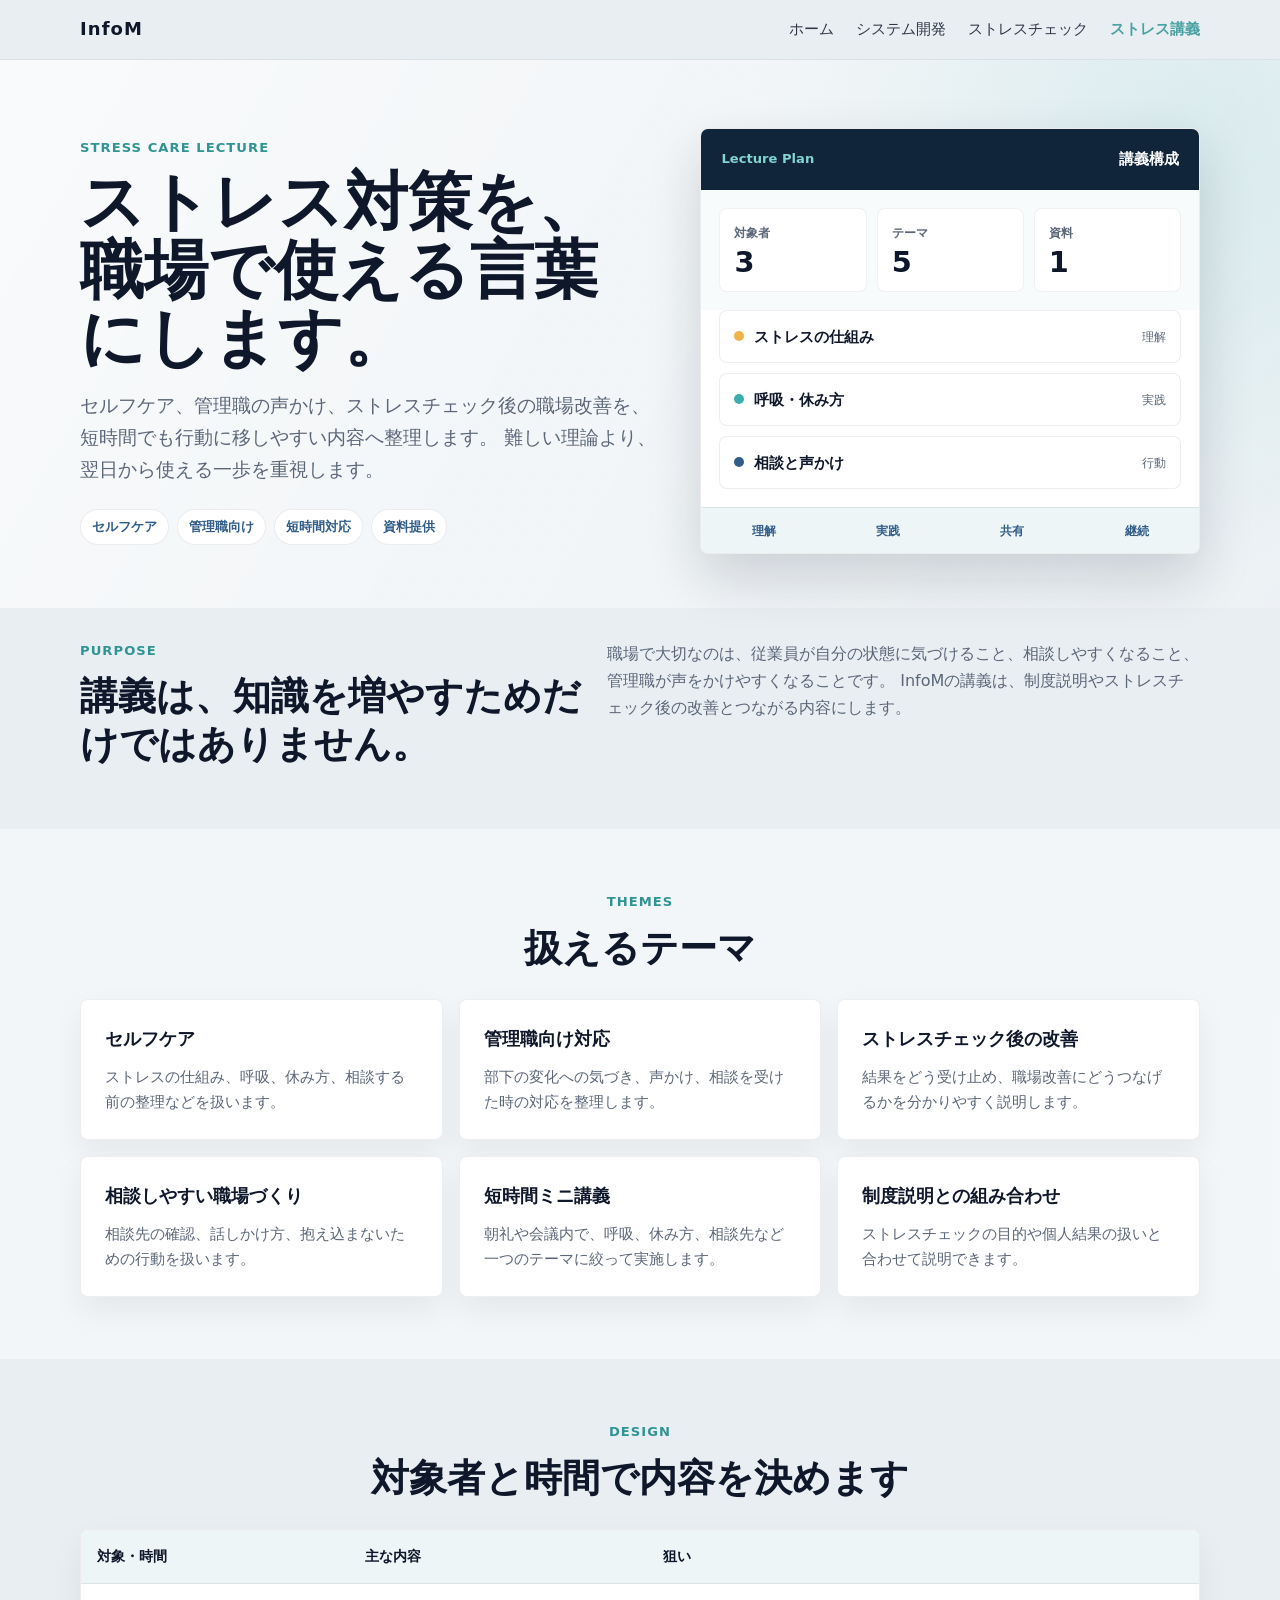
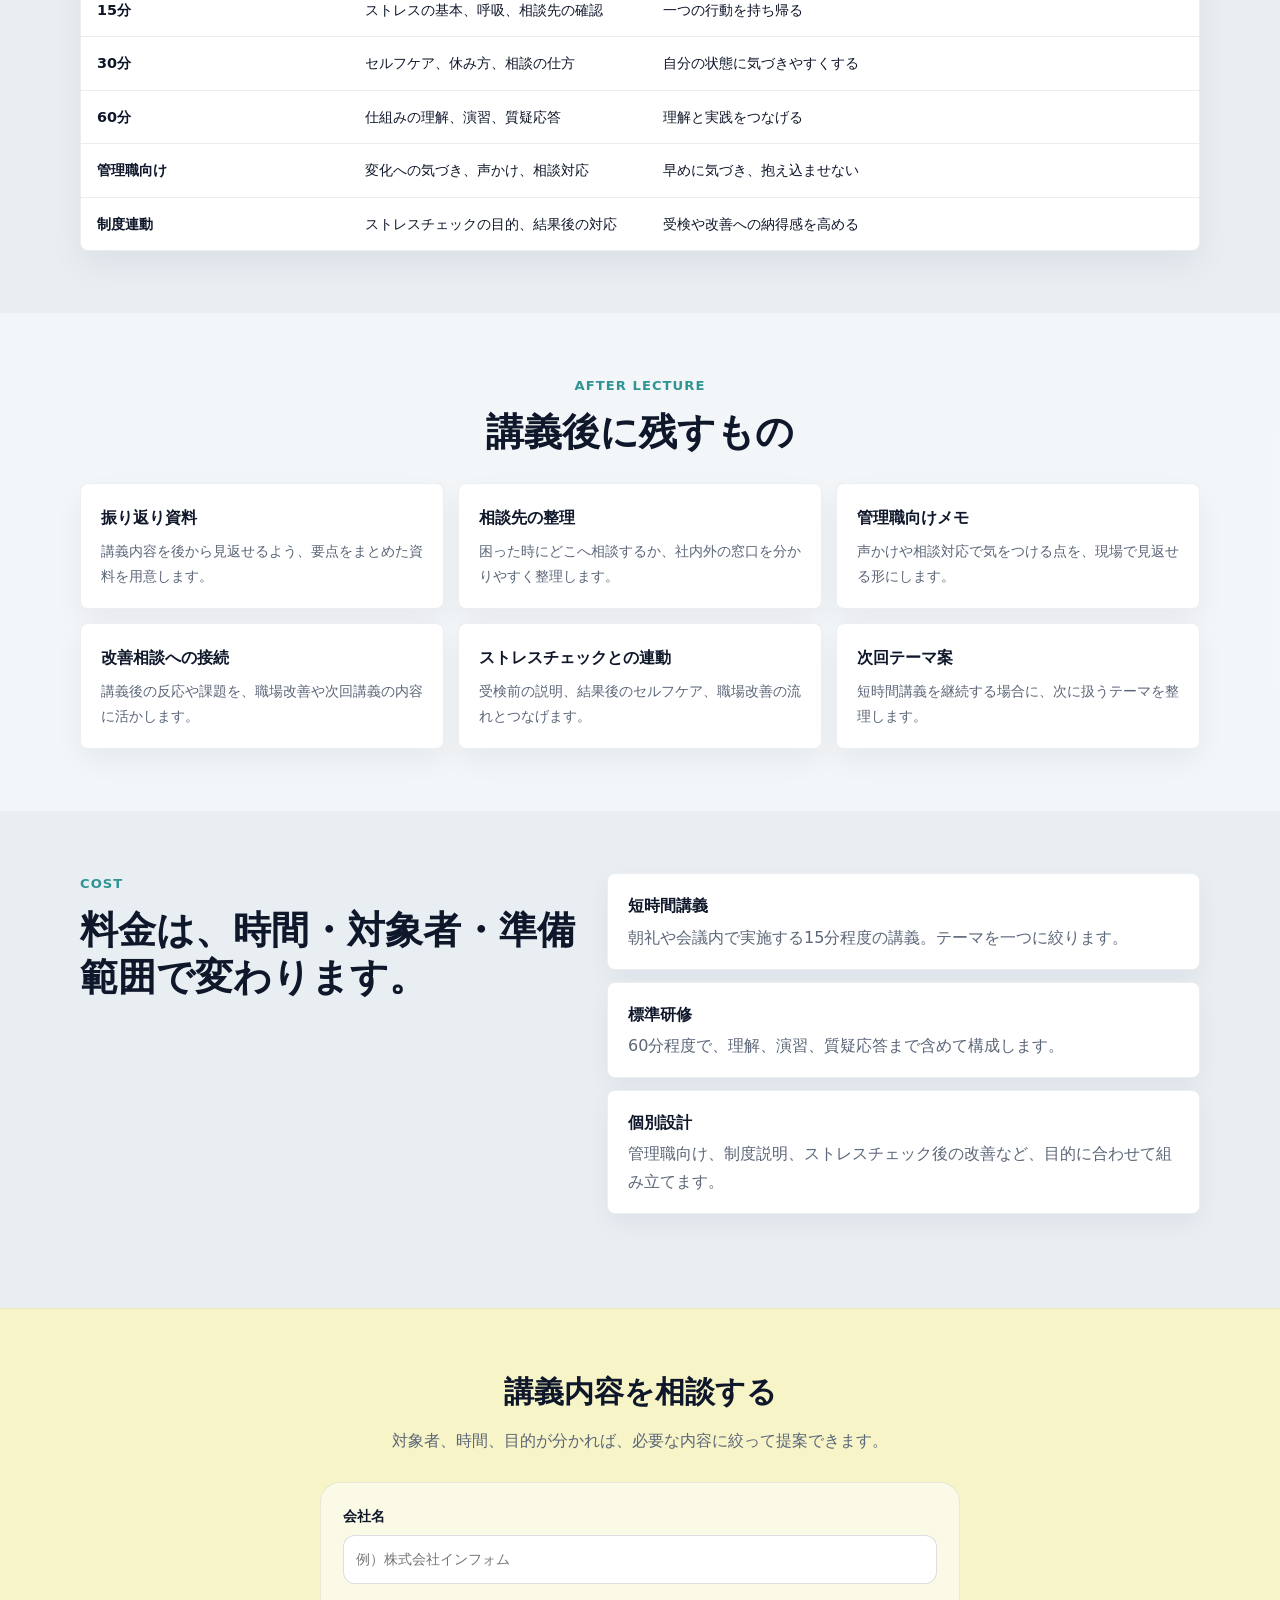
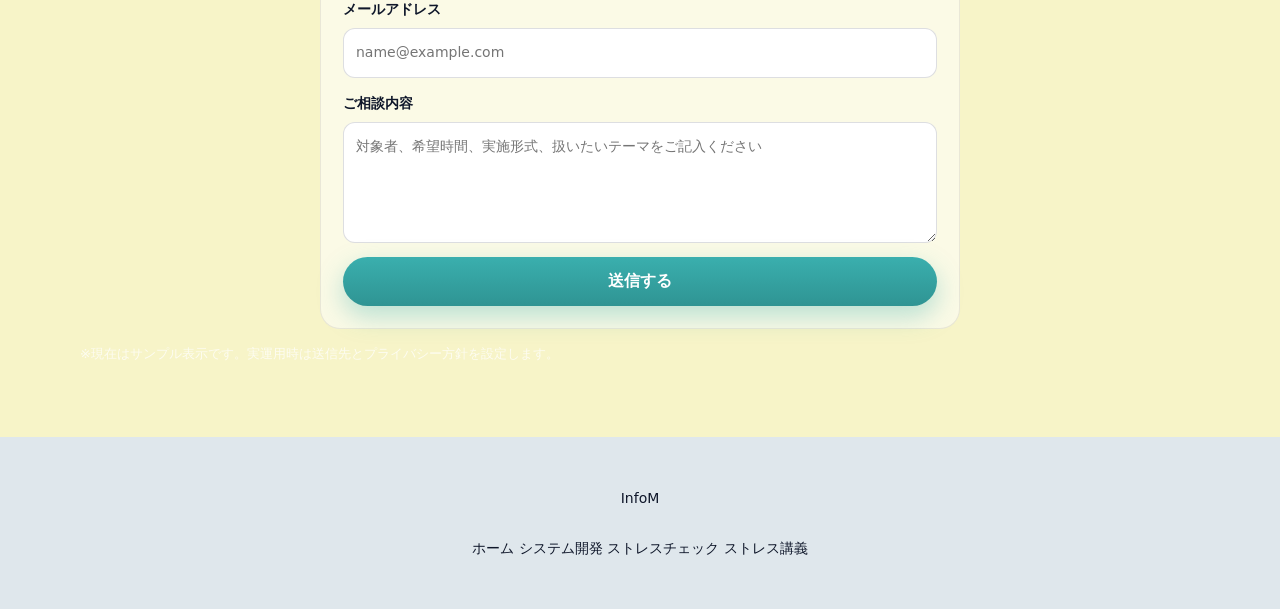
==== lecture.html @ c929eac7 "Initial InfoM website" ====
<!DOCTYPE html>
<html lang="ja">
<head>
  <meta charset="UTF-8" />
  <meta name="viewport" content="width=device-width, initial-scale=1.0" />
  <title>InfoM | ストレス講義</title>
  <link rel="stylesheet" href="styles.css" />
</head>
<body>
  <header class="site-header">
    <div class="container header-inner">
      <a href="index.html" class="logo">InfoM</a>
      <nav class="nav" aria-label="メインメニュー">
        <a href="index.html">ホーム</a>
        <a href="system-development.html">システム開発</a>
        <a href="stress-check.html">ストレスチェック</a>
        <a href="lecture.html" aria-current="page">ストレス講義</a>
      </nav>
      <button type="button" class="menu-toggle" aria-expanded="false" aria-controls="mobile-nav">メニュー</button>
    </div>
    <div id="mobile-nav" class="mobile-nav" hidden>
      <a href="index.html">ホーム</a>
      <a href="system-development.html">システム開発</a>
      <a href="stress-check.html">ストレスチェック</a>
      <a href="lecture.html" aria-current="page">ストレス講義</a>
    </div>
  </header>

  <main>
    <section class="lp-hero">
      <div class="container lp-hero-inner">
        <div class="lp-hero-copy">
          <p class="lp-kicker">Stress Care Lecture</p>
          <h1>ストレス対策を、職場で使える言葉にします。</h1>
          <p class="lp-lead">
            セルフケア、管理職の声かけ、ストレスチェック後の職場改善を、短時間でも行動に移しやすい内容へ整理します。
            難しい理論より、翌日から使える一歩を重視します。
          </p>
          <div class="lp-trust-row" aria-label="講義の特徴">
            <span>セルフケア</span>
            <span>管理職向け</span>
            <span>短時間対応</span>
            <span>資料提供</span>
          </div>
        </div>
        <div class="product-shot" aria-label="講義設計のイメージ">
          <div class="product-topbar">
            <span>Lecture Plan</span>
            <strong>講義構成</strong>
          </div>
          <div class="product-metrics">
            <div><span>対象者</span><strong>3</strong></div>
            <div><span>テーマ</span><strong>5</strong></div>
            <div><span>資料</span><strong>1</strong></div>
          </div>
          <div class="product-list">
            <div><span class="status status-new"></span><strong>ストレスの仕組み</strong><em>理解</em></div>
            <div><span class="status status-work"></span><strong>呼吸・休み方</strong><em>実践</em></div>
            <div><span class="status status-done"></span><strong>相談と声かけ</strong><em>行動</em></div>
          </div>
          <div class="product-foot">
            <span>理解</span>
            <span>実践</span>
            <span>共有</span>
            <span>継続</span>
          </div>
        </div>
      </div>
    </section>

    <section class="lp-section lp-intro">
      <div class="container lp-split">
        <div>
          <p class="lp-kicker">Purpose</p>
          <h2>講義は、知識を増やすためだけではありません。</h2>
        </div>
        <p>
          職場で大切なのは、従業員が自分の状態に気づけること、相談しやすくなること、管理職が声をかけやすくなることです。
          InfoMの講義は、制度説明やストレスチェック後の改善とつながる内容にします。
        </p>
      </div>
    </section>

    <section class="lp-section lp-muted">
      <div class="container">
        <p class="lp-kicker centered">Themes</p>
        <h2 class="lp-title centered">扱えるテーマ</h2>
        <div class="lp-card-grid">
          <article class="lp-card">
            <h3>セルフケア</h3>
            <p>ストレスの仕組み、呼吸、休み方、相談する前の整理などを扱います。</p>
          </article>
          <article class="lp-card">
            <h3>管理職向け対応</h3>
            <p>部下の変化への気づき、声かけ、相談を受けた時の対応を整理します。</p>
          </article>
          <article class="lp-card">
            <h3>ストレスチェック後の改善</h3>
            <p>結果をどう受け止め、職場改善にどうつなげるかを分かりやすく説明します。</p>
          </article>
          <article class="lp-card">
            <h3>相談しやすい職場づくり</h3>
            <p>相談先の確認、話しかけ方、抱え込まないための行動を扱います。</p>
          </article>
          <article class="lp-card">
            <h3>短時間ミニ講義</h3>
            <p>朝礼や会議内で、呼吸、休み方、相談先など一つのテーマに絞って実施します。</p>
          </article>
          <article class="lp-card">
            <h3>制度説明との組み合わせ</h3>
            <p>ストレスチェックの目的や個人結果の扱いと合わせて説明できます。</p>
          </article>
        </div>
      </div>
    </section>

    <section class="lp-section">
      <div class="container">
        <p class="lp-kicker centered">Design</p>
        <h2 class="lp-title centered">対象者と時間で内容を決めます</h2>
        <div class="lp-scope-table" role="table" aria-label="講義設計">
          <div class="lp-scope-head" role="row">
            <span role="columnheader">対象・時間</span>
            <span role="columnheader">主な内容</span>
            <span role="columnheader">狙い</span>
          </div>
          <div role="row"><span>15分</span><span>ストレスの基本、呼吸、相談先の確認</span><span>一つの行動を持ち帰る</span></div>
          <div role="row"><span>30分</span><span>セルフケア、休み方、相談の仕方</span><span>自分の状態に気づきやすくする</span></div>
          <div role="row"><span>60分</span><span>仕組みの理解、演習、質疑応答</span><span>理解と実践をつなげる</span></div>
          <div role="row"><span>管理職向け</span><span>変化への気づき、声かけ、相談対応</span><span>早めに気づき、抱え込ませない</span></div>
          <div role="row"><span>制度連動</span><span>ストレスチェックの目的、結果後の対応</span><span>受検や改善への納得感を高める</span></div>
        </div>
      </div>
    </section>

    <section class="lp-section lp-muted">
      <div class="container">
        <p class="lp-kicker centered">After Lecture</p>
        <h2 class="lp-title centered">講義後に残すもの</h2>
        <div class="lp-deliverable-grid">
          <article>
            <h3>振り返り資料</h3>
            <p>講義内容を後から見返せるよう、要点をまとめた資料を用意します。</p>
          </article>
          <article>
            <h3>相談先の整理</h3>
            <p>困った時にどこへ相談するか、社内外の窓口を分かりやすく整理します。</p>
          </article>
          <article>
            <h3>管理職向けメモ</h3>
            <p>声かけや相談対応で気をつける点を、現場で見返せる形にします。</p>
          </article>
          <article>
            <h3>改善相談への接続</h3>
            <p>講義後の反応や課題を、職場改善や次回講義の内容に活かします。</p>
          </article>
          <article>
            <h3>ストレスチェックとの連動</h3>
            <p>受検前の説明、結果後のセルフケア、職場改善の流れとつなげます。</p>
          </article>
          <article>
            <h3>次回テーマ案</h3>
            <p>短時間講義を継続する場合に、次に扱うテーマを整理します。</p>
          </article>
        </div>
      </div>
    </section>

    <section class="lp-section">
      <div class="container lp-split">
        <div>
          <p class="lp-kicker">Cost</p>
          <h2>料金は、時間・対象者・準備範囲で変わります。</h2>
        </div>
        <div class="lp-review-list">
          <div>
            <strong>短時間講義</strong>
            <p>朝礼や会議内で実施する15分程度の講義。テーマを一つに絞ります。</p>
          </div>
          <div>
            <strong>標準研修</strong>
            <p>60分程度で、理解、演習、質疑応答まで含めて構成します。</p>
          </div>
          <div>
            <strong>個別設計</strong>
            <p>管理職向け、制度説明、ストレスチェック後の改善など、目的に合わせて組み立てます。</p>
          </div>
        </div>
      </div>
    </section>

    <section class="cta-band" id="contact">
      <div class="container">
        <h2 class="cta-title">講義内容を相談する</h2>
        <p class="cta-lead">対象者、時間、目的が分かれば、必要な内容に絞って提案できます。</p>
        <form class="contact-form" action="#" method="get" onsubmit="return false;">
          <label><span class="lbl">会社名</span><input type="text" placeholder="例）株式会社インフォム" /></label>
          <label><span class="lbl">メールアドレス</span><input type="email" placeholder="name@example.com" /></label>
          <label class="full"><span class="lbl">ご相談内容</span><textarea rows="4" placeholder="対象者、希望時間、実施形式、扱いたいテーマをご記入ください"></textarea></label>
          <button type="submit" class="btn btn-primary btn-lg">送信する</button>
        </form>
        <p class="form-note">※現在はサンプル表示です。実運用時は送信先とプライバシー方針を設定します。</p>
      </div>
    </section>
  </main>

  <footer class="site-footer">
    <div class="container footer-inner">
      <p class="footer-brand">InfoM</p>
      <nav aria-label="フッターメニュー">
        <a href="index.html">ホーム</a>
        <a href="system-development.html">システム開発</a>
        <a href="stress-check.html">ストレスチェック</a>
        <a href="lecture.html">ストレス講義</a>
      </nav>
    </div>
  </footer>
  <script>
    const button = document.querySelector('.menu-toggle');
    const nav = document.querySelector('#mobile-nav');
    if (button && nav) {
      button.addEventListener('click', () => {
        const expanded = button.getAttribute('aria-expanded') === 'true';
        button.setAttribute('aria-expanded', String(!expanded));
        nav.hidden = expanded;
      });
    }
  </script>
</body>
</html>
---- styles.css ----
:root {
  --bg-page: #e8eef2;
  --bg-card: #ffffff;
  --ink: #0f172a;
  --muted: #5b6678;
  --teal: #3aafae;
  --teal-dark: #2f9493;
  --teal-soft: rgba(58, 175, 174, 0.12);
  --yellow-band: #f7f4c8;
  --radius-lg: 20px;
  --radius-md: 14px;
  --shadow: 0 18px 40px rgba(15, 23, 42, 0.08);
  --container: 1120px;
}

*,
*::before,
*::after {
  box-sizing: border-box;
}

html {
  scroll-behavior: smooth;
}

body {
  margin: 0;
  font-family: system-ui, -apple-system, BlinkMacSystemFont, "Segoe UI", sans-serif;
  color: var(--ink);
  background: var(--bg-page);
  line-height: 1.7;
}

img {
  max-width: 100%;
  height: auto;
  display: block;
}

a {
  color: inherit;
  text-decoration: none;
}

.container {
  width: min(var(--container), calc(100% - 40px));
  margin-inline: auto;
}

/* Header */
.site-header {
  position: sticky;
  top: 0;
  z-index: 20;
  background: rgba(232, 238, 242, 0.92);
  backdrop-filter: blur(8px);
  border-bottom: 1px solid rgba(15, 23, 42, 0.06);
}

.header-inner {
  display: flex;
  align-items: center;
  justify-content: space-between;
  gap: 16px;
  padding-block: 14px;
}

.logo {
  font-weight: 700;
  letter-spacing: 0.06em;
  font-size: 1.125rem;
}

.nav {
  display: none;
  align-items: center;
  gap: 22px;
  font-size: 0.9375rem;
  font-weight: 500;
}

.nav a:not(.btn) {
  opacity: 0.85;
}

.nav a:not(.btn):hover {
  color: var(--teal-dark);
}

.nav a[aria-current="page"],
.mobile-nav a[aria-current="page"] {
  color: var(--teal-dark);
  font-weight: 700;
}

.menu-toggle {
  font: inherit;
  cursor: pointer;
  border: 1px solid rgba(15, 23, 42, 0.14);
  background: var(--bg-card);
  border-radius: 999px;
  padding: 8px 14px;
}

.mobile-nav {
  display: none;
  gap: 8px;
  padding: 0 20px 16px;
  font-weight: 500;
}

.mobile-nav:not([hidden]) {
  display: grid;
}

.mobile-nav a {
  padding: 10px 12px;
  border-radius: 10px;
  background: var(--bg-card);
  border: 1px solid rgba(15, 23, 42, 0.06);
}

@media (min-width: 840px) {
  .menu-toggle {
    display: none;
  }
  .nav {
    display: flex;
  }
  .mobile-nav {
    display: none !important;
  }
}

/* Buttons */
.btn {
  display: inline-flex;
  align-items: center;
  justify-content: center;
  gap: 8px;
  border-radius: 999px;
  font-weight: 600;
  border: none;
  cursor: pointer;
  transition: transform 0.12s ease, box-shadow 0.12s ease, background 0.12s ease;
}

.btn:active {
  transform: translateY(1px);
}

.btn-sm {
  padding: 8px 16px;
  font-size: 0.875rem;
}

.btn-lg {
  padding: 14px 28px;
  font-size: 1rem;
}

.btn-primary {
  background: linear-gradient(180deg, var(--teal), var(--teal-dark));
  color: #fff;
  box-shadow: 0 10px 26px rgba(58, 175, 174, 0.35);
}

.btn-primary:hover {
  filter: brightness(1.03);
}

.btn-outline {
  background: transparent;
  border: 1px solid rgba(15, 23, 42, 0.16);
}

.btn-outline:hover {
  border-color: var(--teal);
  color: var(--teal-dark);
}

/* Hero */
.hero {
  padding: 52px 0 64px;
}

.hero-grid {
  display: grid;
  gap: 40px;
  align-items: center;
}

@media (min-width: 960px) {
  .hero-grid {
    grid-template-columns: 1.05fr 0.95fr;
    gap: 56px;
  }
}

.eyebrow {
  margin: 0;
  font-size: 0.875rem;
  font-weight: 600;
  color: var(--teal-dark);
}

.sub-eyebrow {
  margin: 4px 0 0;
  font-size: 1rem;
  font-weight: 600;
}

.hero-title {
  margin: 18px 0 12px;
  font-size: clamp(2.5rem, 5vw, 3.75rem);
  letter-spacing: 0.04em;
}

.hero-lead {
  margin: 0 0 20px;
  max-width: 44ch;
  color: var(--muted);
}

.note-above-cta {
  margin: 0 0 8px;
  font-size: 0.8125rem;
  color: var(--muted);
}

.hero-photo-frame {
  border-radius: 50%;
  overflow: hidden;
  aspect-ratio: 1;
  max-width: min(560px, 100%);
  margin-inline: auto;
  box-shadow: var(--shadow);
  border: 6px solid #fff;
}

.hero-photo-frame img {
  width: 100%;
  height: 100%;
  object-fit: cover;
}

.hero-graphic {
  background:
    radial-gradient(circle at 50% 30%, rgba(58, 175, 174, 0.16), transparent 36%),
    linear-gradient(180deg, #ffffff, #eaf2f5);
  display: grid;
  place-items: center;
}

.hero-graphic-core {
  width: min(82%, 380px);
  min-height: 82%;
  border-radius: 28px;
  background: linear-gradient(180deg, #16324f, #1d456c);
  box-shadow: inset 0 1px 0 rgba(255, 255, 255, 0.08);
  padding: 20px;
  display: grid;
  gap: 18px;
  align-content: center;
}

.hero-graphic-chip {
  width: max-content;
  padding: 8px 14px;
  border-radius: 999px;
  background: rgba(255, 255, 255, 0.14);
  color: #fff;
  font-weight: 700;
  letter-spacing: 0.08em;
}

.hero-graphic-stack {
  display: grid;
  gap: 12px;
}

.hero-graphic-stack span {
  display: block;
  padding: 14px 16px;
  border-radius: 16px;
  background: rgba(255, 255, 255, 0.1);
  color: #fff;
  font-size: 0.95rem;
  border: 1px solid rgba(255, 255, 255, 0.12);
}

.card-thumb-graphic {
  min-height: 180px;
  position: relative;
  overflow: hidden;
}

.card-thumb-graphic::before,
.card-thumb-graphic::after {
  content: "";
  position: absolute;
  inset: auto;
  border-radius: 999px;
}

.card-thumb-dev {
  background: linear-gradient(180deg, #d7e8ef, #f8fbfd);
}

.card-thumb-dev::before {
  width: 72%;
  height: 54%;
  left: 14%;
  top: 16%;
  background: linear-gradient(180deg, #1f3550, #2d5b89);
  border-radius: 24px;
}

.card-thumb-dev::after {
  width: 48%;
  height: 12px;
  left: 26%;
  top: 32%;
  background: rgba(255, 255, 255, 0.88);
  box-shadow: 0 28px 0 rgba(255, 255, 255, 0.88), 0 56px 0 rgba(255, 255, 255, 0.88);
}

.card-thumb-sc {
  background: linear-gradient(180deg, #ebf6f3, #f8fcfb);
}

.card-thumb-sc::before {
  width: 64%;
  height: 62%;
  left: 18%;
  top: 16%;
  background: linear-gradient(180deg, #ffffff, #d8f0ea);
  border-radius: 22px;
  border: 2px solid rgba(58, 175, 174, 0.42);
}

.card-thumb-sc::after {
  width: 14px;
  height: 14px;
  left: 45%;
  top: 42%;
  background: var(--teal);
  box-shadow: -34px -10px 0 rgba(58, 175, 174, 0.32), 34px 8px 0 rgba(58, 175, 174, 0.32), 0 36px 0 rgba(58, 175, 174, 0.32);
}

.card-thumb-lecture {
  background: linear-gradient(180deg, #fff5d9, #fffaf0);
}

.card-thumb-lecture::before {
  width: 44%;
  height: 44%;
  left: 28%;
  top: 22%;
  background: radial-gradient(circle at 50% 40%, #f1b24a 0 34%, transparent 36%), linear-gradient(180deg, #1f3550, #315d89);
  border-radius: 50%;
}

.card-thumb-lecture::after {
  width: 52%;
  height: 14px;
  left: 24%;
  top: 64%;
  background: rgba(31, 53, 80, 0.18);
  border-radius: 999px;
}

/* Section common */
.section {
  padding: 56px 0;
}

.section-title {
  margin: 0 0 12px;
  font-size: clamp(1.5rem, 2.8vw, 2rem);
  letter-spacing: 0.02em;
}

.section-title.centered {
  text-align: center;
}

.section-lead {
  margin: 0 0 32px;
  max-width: 62ch;
  color: var(--muted);
}

.works .section-title + .section-lead {
  margin-top: -4px;
}

/* Works cards */
.cards {
  display: grid;
  gap: 22px;
}

@media (min-width: 720px) {
  .works-cards {
    grid-template-columns: repeat(2, minmax(0, 1fr));
  }
}

@media (min-width: 1040px) {
  .works-cards {
    grid-template-columns: repeat(3, minmax(0, 1fr));
  }
}

.card {
  background: var(--bg-card);
  border-radius: var(--radius-lg);
  overflow: hidden;
  box-shadow: var(--shadow);
  border: 1px solid rgba(15, 23, 42, 0.05);
  display: flex;
  flex-direction: column;
  min-height: 100%;
}

.card-thumb img {
  width: 100%;
  aspect-ratio: 4 / 3;
  object-fit: cover;
}

.card-body {
  padding: 16px 18px 22px;
  display: grid;
  gap: 8px;
  flex: 1;
}

.tag {
  display: inline-block;
  font-size: 0.75rem;
  font-weight: 600;
  padding: 4px 10px;
  border-radius: 999px;
  background: var(--teal-soft);
  color: var(--teal-dark);
  width: max-content;
}

.card-body h3 {
  margin: 0;
  font-size: 1rem;
}

.card-body p {
  margin: 0;
  font-size: 0.875rem;
  color: var(--muted);
  line-height: 1.65;
}

/* Company */
.company-inner {
  max-width: 880px;
}

.company-text p {
  margin: 0 0 12px;
  text-align: center;
}

.company-text .muted {
  font-size: 0.8125rem;
  color: var(--muted);
}

.map-block {
  position: relative;
  margin: 40px auto 28px;
  max-width: 520px;
  aspect-ratio: 1;
  border-radius: 28px;
  background: radial-gradient(circle at 52% 45%, rgba(247, 244, 200, 0.35), transparent 62%),
    linear-gradient(180deg, #f3f7fa, #e4edf2);
  border: 1px solid rgba(15, 23, 42, 0.06);
  overflow: hidden;
}

.map-dots {
  position: absolute;
  inset: 12%;
  border-radius: 24px;
  background-image: radial-gradient(rgba(240, 200, 80, 0.55) 1.2px, transparent 1.6px);
  background-size: 8px 8px;
  opacity: 0.65;
}

.map-pin {
  position: absolute;
  width: 14px;
  height: 14px;
  border-radius: 50%;
  background: rgba(58, 175, 174, 0.35);
  border: 3px solid var(--teal);
  transform: translate(-50%, -50%);
  box-shadow: 0 0 0 6px rgba(58, 175, 174, 0.12);
}

.sample-watermark {
  position: absolute;
  inset: 0;
  display: grid;
  place-items: center;
  font-size: clamp(1.75rem, 4vw, 2.75rem);
  font-weight: 700;
  color: rgba(15, 23, 42, 0.045);
  transform: rotate(-18deg);
  pointer-events: none;
  letter-spacing: 0.4em;
}

.tiles {
  display: grid;
  grid-template-columns: repeat(2, minmax(0, 1fr));
  gap: 12px;
}

@media (min-width: 720px) {
  .tiles {
    grid-template-columns: repeat(4, minmax(0, 1fr));
    gap: 14px;
  }
}

.tile {
  background: var(--teal);
  color: #fff;
  border-radius: var(--radius-md);
  padding: 18px 14px;
  display: grid;
  gap: 10px;
  justify-items: center;
  text-align: center;
  min-height: 96px;
  box-shadow: 0 14px 30px rgba(58, 175, 174, 0.25);
}

.tile-icon {
  font-size: 1.125rem;
  opacity: 0.9;
}

.tile-label {
  font-size: 0.8125rem;
  font-weight: 600;
}

/* Services band */
.services-band {
  padding-top: 12px;
}

.service-cards {
  margin-top: 28px;
}

@media (min-width: 880px) {
  .service-cards {
    grid-template-columns: repeat(4, minmax(0, 1fr));
  }
}

.service-card {
  border-radius: var(--radius-lg);
  overflow: hidden;
  box-shadow: var(--shadow);
  border: 1px solid rgba(15, 23, 42, 0.05);
  display: flex;
  flex-direction: column;
}

.service-card-head {
  background: linear-gradient(180deg, var(--teal), var(--teal-dark));
  color: #fff;
  padding: 18px 16px;
  display: grid;
  grid-template-columns: auto 1fr;
  gap: 10px;
  align-items: center;
}

.service-card-head h3 {
  margin: 0;
  font-size: 0.975rem;
  font-weight: 700;
}

.svc-ico {
  opacity: 0.9;
  font-size: 1.125rem;
}

.service-card-body {
  background: var(--bg-card);
  padding: 16px 16px 20px;
  flex: 1;
}

.svc-lead {
  margin: 0 0 8px;
  font-weight: 600;
  color: var(--teal-dark);
  font-size: 0.9rem;
}

.svc-desc {
  margin: 0;
  font-size: 0.8375rem;
  color: var(--muted);
  line-height: 1.65;
}

/* Centered lead */
.centered-lead {
  margin-inline: auto;
  text-align: center;
}

/* Stress Check Flow */
.flow-steps {
  list-style: none;
  margin: 0;
  padding: 0;
  display: grid;
  gap: 16px;
}

@media (min-width: 720px) {
  .flow-steps {
    grid-template-columns: repeat(2, minmax(0, 1fr));
  }
}

@media (min-width: 1040px) {
  .flow-steps {
    grid-template-columns: repeat(3, minmax(0, 1fr));
  }
}

.flow-step {
  background: var(--bg-card);
  border-radius: var(--radius-md);
  border: 1px solid rgba(15, 23, 42, 0.05);
  box-shadow: var(--shadow);
  padding: 20px 18px;
  display: grid;
  grid-template-columns: auto 1fr;
  gap: 14px;
  align-items: start;
}

.flow-num {
  font-size: 1.25rem;
  font-weight: 700;
  color: #fff;
  background: linear-gradient(180deg, var(--teal), var(--teal-dark));
  border-radius: 12px;
  width: 44px;
  height: 44px;
  display: grid;
  place-items: center;
  box-shadow: 0 10px 22px rgba(58, 175, 174, 0.3);
}

.flow-body h3 {
  margin: 2px 0 6px;
  font-size: 1rem;
}

.flow-body p {
  margin: 0;
  font-size: 0.875rem;
  color: var(--muted);
  line-height: 1.65;
}

/* Compliance */
.compliance-inner {
  max-width: 820px;
}

.compliance-list {
  list-style: none;
  margin: 0;
  padding: 0;
  display: grid;
  gap: 12px;
}

.compliance-list li {
  background: var(--bg-card);
  border-radius: var(--radius-md);
  border: 1px solid rgba(15, 23, 42, 0.05);
  box-shadow: var(--shadow);
  padding: 16px 18px;
  display: grid;
  grid-template-columns: auto 1fr;
  gap: 14px;
  align-items: start;
}

.compliance-list .check {
  width: 28px;
  height: 28px;
  border-radius: 50%;
  background: var(--teal-soft);
  color: var(--teal-dark);
  font-weight: 700;
  display: grid;
  place-items: center;
  font-size: 0.9rem;
}

.compliance-list div {
  font-size: 0.875rem;
  color: var(--muted);
  line-height: 1.65;
}

.compliance-list strong {
  display: block;
  color: var(--ink);
  font-size: 0.95rem;
  margin-bottom: 2px;
}

/* Mini Lectures */
.lecture-band {
  background: var(--teal-soft);
}

@media (min-width: 880px) {
  .lecture-cards {
    grid-template-columns: repeat(3, minmax(0, 1fr));
  }
}

.lecture-card {
  background: var(--bg-card);
  border-radius: var(--radius-lg);
  border: 1px solid rgba(15, 23, 42, 0.05);
  box-shadow: var(--shadow);
  padding: 22px 20px 24px;
  display: flex;
  flex-direction: column;
  gap: 6px;
}

.lecture-tag {
  display: inline-block;
  width: max-content;
  font-size: 0.75rem;
  font-weight: 600;
  padding: 4px 10px;
  border-radius: 999px;
  background: var(--teal-soft);
  color: var(--teal-dark);
}

.lecture-card h3 {
  margin: 10px 0 0;
  font-size: 1.0625rem;
  line-height: 1.45;
}

.lecture-sub {
  margin: 2px 0 8px;
  font-size: 0.8125rem;
  font-weight: 600;
  color: var(--teal-dark);
}

.lecture-card > p {
  margin: 0;
  font-size: 0.875rem;
  color: var(--muted);
  line-height: 1.65;
}

.lecture-points {
  list-style: none;
  margin: 12px 0;
  padding: 0;
  display: grid;
  gap: 10px;
}

.lecture-points li {
  font-size: 0.8375rem;
  color: var(--muted);
  line-height: 1.6;
  padding-left: 22px;
  position: relative;
}

.lecture-points strong {
  color: var(--ink);
}

.dot {
  position: absolute;
  left: 0;
  top: 6px;
  width: 12px;
  height: 12px;
  border-radius: 50%;
}

.dot-green {
  background: #58c08a;
}

.dot-yellow {
  background: #e7b84a;
}

.dot-red {
  background: #e0695f;
}

.dot-teal {
  background: var(--teal);
}

.lecture-note {
  margin-top: auto;
  padding-top: 12px;
  font-size: 0.8125rem;
  color: var(--teal-dark);
  border-top: 1px solid rgba(15, 23, 42, 0.07);
  line-height: 1.6;
}

/* CTA */
.cta-band {
  margin-top: 32px;
  background: var(--yellow-band);
  padding: 64px 0 72px;
  border-top: 1px solid rgba(15, 23, 42, 0.06);
}

.cta-title {
  margin: 0 0 14px;
  text-align: center;
  font-size: clamp(1.35rem, 2.6vw, 1.85rem);
  line-height: 1.35;
}

.cta-lead {
  margin: 0 auto 28px;
  text-align: center;
  max-width: 62ch;
  color: var(--muted);
}

.contact-form {
  max-width: 640px;
  margin: 0 auto;
  display: grid;
  gap: 14px;
  background: rgba(255, 255, 255, 0.55);
  padding: 22px;
  border-radius: var(--radius-lg);
  border: 1px solid rgba(15, 23, 42, 0.08);
}

.contact-form label {
  display: grid;
  gap: 6px;
  font-size: 0.875rem;
}

.contact-form label.full {
  grid-column: 1 / -1;
}

.contact-form button {
  grid-column: 1 / -1;
}

.lbl {
  font-weight: 600;
}

input,
textarea {
  font: inherit;
  padding: 12px 12px;
  border-radius: 12px;
  border: 1px solid rgba(15, 23, 42, 0.14);
  background: #fff;
}

textarea {
  resize: vertical;
}

.fine-print {
  margin: 14px auto 0;
  font-size: 0.75rem;
  color: var(--muted);
  text-align: center;
}

.hide-sm {
  display: inline;
}

/* Footer */
.site-footer {
  padding: 36px 0 48px;
  background: #dfe7ec;
}

.footer-inner {
  display: grid;
  gap: 12px;
  justify-items: center;
  text-align: center;
  font-size: 0.875rem;
}

.footer-nav {
  display: flex;
  gap: 16px;
  flex-wrap: wrap;
  justify-content: center;
}

.footer-nav a {
  text-decoration: underline;
  text-underline-offset: 3px;
  color: var(--muted);
}

.copyright {
  margin: 0;
  color: var(--muted);
  font-size: 0.8125rem;
}

/* Page layouts */
.page-hero {
  padding: 56px 0 28px;
}

.page-hero-grid {
  display: grid;
  gap: 24px;
  align-items: center;
}

@media (min-width: 960px) {
  .page-hero-grid {
    grid-template-columns: 1.05fr 0.95fr;
    gap: 44px;
  }
}

.page-kicker {
  margin: 0 0 6px;
  font-size: 0.875rem;
  font-weight: 700;
  color: var(--teal-dark);
  letter-spacing: 0.04em;
}

.page-title {
  margin: 0 0 14px;
  font-size: clamp(2rem, 4vw, 3.4rem);
  line-height: 1.15;
}

.page-lead {
  margin: 0 0 18px;
  color: var(--muted);
  max-width: 50ch;
}

.hero-actions,
.page-actions {
  display: flex;
  gap: 12px;
  flex-wrap: wrap;
  margin-top: 18px;
}

.hero-summary {
  display: grid;
  gap: 10px;
  margin-top: 18px;
}

@media (min-width: 720px) {
  .hero-summary {
    grid-template-columns: repeat(3, minmax(0, 1fr));
  }
}

.hero-summary-item {
  background: rgba(255, 255, 255, 0.75);
  border: 1px solid rgba(15, 23, 42, 0.08);
  border-radius: 18px;
  padding: 14px 16px;
  box-shadow: 0 10px 22px rgba(15, 23, 42, 0.04);
}

.hero-summary-item strong {
  display: block;
  margin-bottom: 4px;
  font-size: 0.85rem;
  color: var(--teal-dark);
}

.hero-summary-item span {
  display: block;
  color: var(--ink);
  font-size: 0.925rem;
  line-height: 1.55;
}

.page-subnav {
  display: flex;
  flex-wrap: wrap;
  gap: 10px;
  margin-top: 18px;
}

.page-subnav a {
  display: inline-flex;
  align-items: center;
  min-height: 36px;
  padding: 8px 12px;
  border-radius: 999px;
  background: rgba(58, 175, 174, 0.09);
  border: 1px solid rgba(15, 23, 42, 0.08);
  color: var(--teal-dark);
  font-size: 0.85rem;
  font-weight: 600;
}

.page-subnav a:hover {
  background: rgba(58, 175, 174, 0.15);
}

@media (max-width: 640px) {
  .hero-actions,
  .page-actions {
    display: grid;
    grid-template-columns: 1fr;
  }
}

.hero-actions .btn,
.page-actions .btn {
  min-width: min(240px, 100%);
}

.asset-shell {
  background: linear-gradient(180deg, #ffffff, #f2f7fa);
  border: 1px solid rgba(15, 23, 42, 0.06);
  border-radius: 28px;
  box-shadow: var(--shadow);
  padding: 18px;
}

.asset-panel {
  background: linear-gradient(180deg, var(--ink), #1f3550);
  color: #fff;
  border-radius: 22px;
  padding: 18px;
  min-height: 340px;
  position: relative;
  overflow: hidden;
}

.asset-panel::before {
  content: "";
  position: absolute;
  inset: 18px 18px auto auto;
  width: 110px;
  height: 110px;
  border-radius: 50%;
  background: rgba(58, 175, 174, 0.18);
  filter: blur(6px);
}

.asset-board {
  position: relative;
  display: grid;
  grid-template-columns: repeat(2, minmax(0, 1fr));
  gap: 12px;
}

.asset-card {
  border-radius: 18px;
  padding: 14px;
  background: rgba(255, 255, 255, 0.08);
  border: 1px solid rgba(255, 255, 255, 0.12);
  backdrop-filter: blur(8px);
}

.asset-card strong {
  display: block;
  font-size: 0.95rem;
  margin-bottom: 6px;
}

.asset-card p {
  margin: 0;
  font-size: 0.8125rem;
  color: rgba(255, 255, 255, 0.82);
}

.asset-stat {
  margin-top: 14px;
  display: grid;
  grid-template-columns: repeat(3, minmax(0, 1fr));
  gap: 10px;
}

.asset-stat div {
  border-radius: 16px;
  background: rgba(255, 255, 255, 0.08);
  padding: 12px;
  text-align: center;
}

.asset-stat strong {
  display: block;
  font-size: 1.15rem;
}

.asset-stat span {
  font-size: 0.75rem;
  color: rgba(255, 255, 255, 0.76);
}

.link-cards {
  display: grid;
  gap: 18px;
}

@media (min-width: 820px) {
  .link-cards {
    grid-template-columns: repeat(3, minmax(0, 1fr));
  }
}

.link-card {
  display: grid;
  gap: 12px;
  background: var(--bg-card);
  border-radius: 22px;
  border: 1px solid rgba(15, 23, 42, 0.05);
  box-shadow: var(--shadow);
  padding: 20px;
}

.link-card h3 {
  margin: 0;
  font-size: 1.1rem;
}

.link-card p {
  margin: 0;
  color: var(--muted);
  font-size: 0.875rem;
}

.link-card .tag {
  margin-bottom: 2px;
}

.script-grid {
  display: grid;
  gap: 16px;
}

@media (min-width: 840px) {
  .script-grid {
    grid-template-columns: repeat(3, minmax(0, 1fr));
  }
}

.script-card {
  background: var(--bg-card);
  border: 1px solid rgba(15, 23, 42, 0.06);
  border-radius: 8px;
  box-shadow: var(--shadow);
  padding: 20px;
  display: grid;
  gap: 10px;
  align-content: start;
}

.script-time {
  width: max-content;
  max-width: 100%;
  border-radius: 999px;
  padding: 5px 10px;
  background: var(--teal-soft);
  color: var(--teal-dark);
  font-size: 0.75rem;
  font-weight: 700;
}

.script-card h3 {
  margin: 0;
  font-size: 1.02rem;
  line-height: 1.45;
}

.script-card p {
  margin: 0;
  color: var(--muted);
  font-size: 0.875rem;
  line-height: 1.75;
}

.pricing-grid {
  display: grid;
  gap: 16px;
}

@media (min-width: 840px) {
  .pricing-grid {
    grid-template-columns: repeat(3, minmax(0, 1fr));
  }
}

.price-card {
  background: var(--bg-card);
  border: 1px solid rgba(15, 23, 42, 0.06);
  border-radius: 8px;
  box-shadow: var(--shadow);
  padding: 20px;
  display: grid;
  gap: 10px;
  align-content: start;
}

.price-card h3 {
  margin: 0;
  font-size: 1.12rem;
  line-height: 1.4;
}

.price-card p {
  margin: 0;
  color: var(--muted);
  font-size: 0.875rem;
  line-height: 1.7;
}

.price-card a {
  color: var(--teal-dark);
  font-size: 0.875rem;
  font-weight: 700;
  text-decoration: underline;
  text-underline-offset: 3px;
}

.checklist-grid {
  display: grid;
  gap: 16px;
}

@media (min-width: 840px) {
  .checklist-grid {
    grid-template-columns: repeat(3, minmax(0, 1fr));
  }
}

.checklist-card {
  background: var(--bg-card);
  border: 1px solid rgba(15, 23, 42, 0.06);
  border-radius: 8px;
  box-shadow: var(--shadow);
  padding: 20px;
}

.checklist-card h3 {
  margin: 0 0 12px;
  font-size: 1rem;
}

.checklist-card ul {
  list-style: none;
  margin: 0;
  padding: 0;
  display: grid;
  gap: 9px;
}

.checklist-card li {
  position: relative;
  padding-left: 22px;
  color: var(--muted);
  font-size: 0.875rem;
  line-height: 1.65;
}

.checklist-card li::before {
  content: "";
  position: absolute;
  left: 0;
  top: 0.72em;
  width: 8px;
  height: 8px;
  border-radius: 999px;
  background: var(--teal);
}

.detail-grid {
  display: grid;
  gap: 16px;
}

@media (min-width: 820px) {
  .detail-grid {
    grid-template-columns: repeat(2, minmax(0, 1fr));
  }
}

.detail-card {
  background: var(--bg-card);
  border-radius: 20px;
  border: 1px solid rgba(15, 23, 42, 0.05);
  box-shadow: var(--shadow);
  padding: 20px;
}

.detail-card h3 {
  margin: 0 0 8px;
  font-size: 1rem;
}

.detail-card p,
.detail-card li {
  color: var(--muted);
  font-size: 0.875rem;
  line-height: 1.7;
}

.detail-list {
  margin: 0;
  padding-left: 18px;
}

.process {
  display: grid;
  gap: 14px;
}

.process-item {
  display: grid;
  gap: 10px;
  grid-template-columns: auto 1fr;
  align-items: start;
  background: var(--bg-card);
  border-radius: 18px;
  border: 1px solid rgba(15, 23, 42, 0.05);
  box-shadow: var(--shadow);
  padding: 18px;
}

.process-num {
  width: 42px;
  height: 42px;
  border-radius: 14px;
  display: grid;
  place-items: center;
  background: linear-gradient(180deg, var(--teal), var(--teal-dark));
  color: #fff;
  font-weight: 700;
}

.process-item h3 {
  margin: 0 0 4px;
  font-size: 1rem;
}

.process-item p {
  margin: 0;
  color: var(--muted);
  font-size: 0.875rem;
}

.faq {
  display: grid;
  gap: 12px;
}

.faq-item {
  background: var(--bg-card);
  border-radius: 18px;
  border: 1px solid rgba(15, 23, 42, 0.05);
  box-shadow: var(--shadow);
  padding: 18px 20px;
}

.faq-item h3 {
  margin: 0 0 6px;
  font-size: 1rem;
}

.faq-item p {
  margin: 0;
  color: var(--muted);
  font-size: 0.875rem;
  line-height: 1.7;
}

.service-hub {
  margin-top: 8px;
}

.service-hub .section-lead {
  margin-bottom: 24px;
}

.path-grid {
  display: grid;
  gap: 16px;
}

@media (min-width: 820px) {
  .path-grid {
    grid-template-columns: repeat(3, minmax(0, 1fr));
  }
}

.path-card {
  background: var(--bg-card);
  border-radius: 18px;
  border: 1px solid rgba(15, 23, 42, 0.06);
  box-shadow: var(--shadow);
  padding: 18px 20px;
}

.path-card-link {
  display: grid;
  gap: 8px;
  min-height: 180px;
  align-content: start;
  transition: transform 0.14s ease, border-color 0.14s ease, box-shadow 0.14s ease;
}

.path-card-link:hover,
.path-card-link:focus-visible {
  transform: translateY(-2px);
  border-color: rgba(58, 175, 174, 0.38);
  box-shadow: 0 20px 42px rgba(15, 23, 42, 0.1);
  outline: none;
}

.choice-label {
  display: inline-flex;
  width: max-content;
  max-width: 100%;
  padding: 5px 10px;
  border-radius: 999px;
  background: rgba(58, 175, 174, 0.1);
  color: var(--teal-dark);
  font-size: 0.75rem;
  font-weight: 700;
}

.path-card strong {
  display: block;
  margin-bottom: 6px;
  font-size: 1rem;
}

.path-card p {
  margin: 0;
  color: var(--muted);
  font-size: 0.875rem;
}

.mini-note {
  color: var(--muted);
  font-size: 0.8125rem;
}

.pitch-section {
  padding-top: 12px;
}

.pitch-panel {
  background: linear-gradient(180deg, #ffffff, #edf4f7);
  border: 1px solid rgba(15, 23, 42, 0.06);
  border-radius: 24px;
  box-shadow: var(--shadow);
  padding: 24px;
}

.pitch-panel h2 {
  margin: 8px 0 12px;
  font-size: clamp(1.25rem, 2.5vw, 1.75rem);
  line-height: 1.35;
}

.pitch-panel p {
  margin: 0;
  color: var(--muted);
}

.proof-row {
  display: flex;
  gap: 10px;
  flex-wrap: wrap;
  margin-top: 18px;
}

.proof-row span {
  background: var(--teal-soft);
  color: var(--teal-dark);
  border: 1px solid rgba(58, 175, 174, 0.18);
  padding: 8px 12px;
  border-radius: 999px;
  font-size: 0.8125rem;
  font-weight: 600;
}

.compare-table-wrap {
  overflow-x: auto;
  background: var(--bg-card);
  border-radius: 20px;
  border: 1px solid rgba(15, 23, 42, 0.06);
  box-shadow: var(--shadow);
}

.compare-table {
  width: 100%;
  border-collapse: collapse;
  min-width: 640px;
}

.compare-table th,
.compare-table td {
  padding: 14px 16px;
  border-bottom: 1px solid rgba(15, 23, 42, 0.08);
  vertical-align: top;
  text-align: left;
  font-size: 0.875rem;
}

.compare-table th {
  background: #edf5f7;
  color: var(--ink);
  font-weight: 700;
}

.compare-table tbody tr:last-child td {
  border-bottom: 0;
}

.deliverables {
  display: grid;
  gap: 14px;
}

@media (min-width: 760px) {
  .deliverables {
    grid-template-columns: repeat(2, minmax(0, 1fr));
  }
}

.deliverable-card {
  background: var(--bg-card);
  border-radius: 18px;
  border: 1px solid rgba(15, 23, 42, 0.06);
  box-shadow: var(--shadow);
  padding: 18px 20px;
}

.deliverable-card strong {
  display: block;
  margin-bottom: 6px;
}

.deliverable-card span {
  color: var(--muted);
  font-size: 0.875rem;
}

/* Clean LP polish */
.hero-inner,
.page-hero-inner {
  display: grid;
  gap: 36px;
  align-items: center;
}

@media (min-width: 920px) {
  .hero-inner {
    grid-template-columns: minmax(0, 1.06fr) minmax(320px, 0.94fr);
  }
}

.hero-copy h1,
.page-hero h1 {
  margin: 14px 0 16px;
  max-width: 14ch;
  font-size: clamp(2.15rem, 5vw, 4.25rem);
  line-height: 1.1;
  letter-spacing: 0;
}

.page-hero h1 {
  max-width: 18ch;
  font-size: clamp(2rem, 4vw, 3.35rem);
}

.hero-lead,
.page-hero p:not(.eyebrow) {
  max-width: 42rem;
  font-size: clamp(1rem, 2vw, 1.15rem);
  color: var(--muted);
}

.hero-points {
  display: flex;
  flex-wrap: wrap;
  gap: 8px;
  margin: 22px 0 0;
}

.hero-points span,
.price-label {
  display: inline-flex;
  width: max-content;
  max-width: 100%;
  border-radius: 999px;
  padding: 5px 11px;
  background: rgba(255, 255, 255, 0.72);
  border: 1px solid rgba(15, 23, 42, 0.08);
  color: #315d89;
  font-size: 0.78rem;
  font-weight: 700;
}

.hero-actions {
  display: flex;
  flex-wrap: wrap;
  gap: 12px;
  margin-top: 26px;
}

.hero-visual {
  min-width: 0;
}

.section-muted {
  background: rgba(255, 255, 255, 0.46);
}

.compact-section {
  padding-top: 18px;
}

.problem-band {
  display: grid;
  gap: 20px;
  padding: 28px;
  border-radius: 8px;
  background: #10243a;
  color: #fff;
  box-shadow: var(--shadow);
}

@media (min-width: 840px) {
  .problem-band {
    grid-template-columns: 0.9fr 1.1fr;
    align-items: end;
  }
}

.problem-band .section-eyebrow {
  color: #83d4d0;
}

.problem-band h2 {
  margin: 8px 0 0;
  font-size: clamp(1.35rem, 2.7vw, 2.25rem);
  line-height: 1.25;
  letter-spacing: 0;
}

.problem-band p {
  margin: 0;
  color: rgba(255, 255, 255, 0.78);
}

.service-grid,
.value-grid {
  display: grid;
  gap: 16px;
}

@media (min-width: 840px) {
  .service-grid,
  .value-grid {
    grid-template-columns: repeat(3, minmax(0, 1fr));
  }
}

.service-grid .service-card,
.value-card {
  position: relative;
  min-height: 100%;
  padding: 24px;
  border-radius: 8px;
  background: var(--bg-card);
  border: 1px solid rgba(15, 23, 42, 0.07);
  box-shadow: 0 16px 36px rgba(15, 23, 42, 0.07);
}

.service-grid .service-card::before {
  content: "";
  display: block;
  width: 42px;
  height: 3px;
  margin-bottom: 18px;
  border-radius: 999px;
  background: var(--teal);
}

.service-grid .service-card h3,
.value-card h3 {
  margin: 0 0 10px;
  font-size: 1.15rem;
}

.service-grid .service-card p,
.value-card p {
  margin: 0;
  color: var(--muted);
  font-size: 0.93rem;
}

.service-grid .service-card a {
  display: inline-flex;
  margin-top: 18px;
  color: var(--teal-dark);
  font-size: 0.9rem;
  font-weight: 700;
}

.value-card span {
  display: inline-flex;
  margin-bottom: 14px;
  color: var(--teal-dark);
  font-weight: 800;
  font-size: 0.86rem;
}

.boundary-grid {
  display: grid;
  gap: 14px;
}

@media (min-width: 840px) {
  .boundary-grid {
    grid-template-columns: repeat(3, minmax(0, 1fr));
  }
}

.boundary-card {
  display: grid;
  align-content: start;
  gap: 10px;
  min-height: 100%;
  padding: 22px;
  border-radius: 8px;
  background: var(--bg-card);
  border: 1px solid rgba(15, 23, 42, 0.07);
  box-shadow: 0 14px 30px rgba(15, 23, 42, 0.06);
}

.boundary-card h3 {
  margin: 0;
  font-size: 1.05rem;
}

.boundary-card p {
  margin: 0;
  color: var(--muted);
  font-size: 0.9rem;
}

.boundary-card a {
  margin-top: 4px;
  color: var(--teal-dark);
  font-size: 0.9rem;
  font-weight: 700;
}

.line-note {
  max-width: 860px;
  margin: 18px auto 0;
  padding: 18px 20px;
  border-radius: 8px;
  background: #fff;
  border-left: 4px solid var(--teal);
  box-shadow: 0 12px 28px rgba(15, 23, 42, 0.06);
}

.line-note strong {
  display: block;
  margin-bottom: 4px;
}

.line-note p {
  margin: 0;
  color: var(--muted);
  font-size: 0.9rem;
}

.pricing-grid {
  align-items: stretch;
}

.price-card {
  border-radius: 8px;
  padding: 24px;
}

.price-card h3 {
  font-size: 1.45rem;
}

.process-list {
  display: grid;
  gap: 14px;
  max-width: 860px;
  margin-inline: auto;
}

.process-item {
  display: grid;
  grid-template-columns: auto 1fr;
  gap: 16px;
  padding: 18px 20px;
  border-radius: 8px;
  background: var(--bg-card);
  border: 1px solid rgba(15, 23, 42, 0.06);
  box-shadow: 0 12px 28px rgba(15, 23, 42, 0.06);
}

.process-num {
  display: grid;
  place-items: center;
  width: 42px;
  height: 42px;
  border-radius: 8px;
  background: var(--teal-soft);
  color: var(--teal-dark);
  font-weight: 800;
}

.process-item h3 {
  margin: 0 0 4px;
  font-size: 1rem;
}

.process-item p {
  margin: 0;
  color: var(--muted);
  font-size: 0.9rem;
}

.form-note {
  margin: 14px 0 0;
  color: rgba(255, 255, 255, 0.74);
  font-size: 0.82rem;
}

/* Focused homepage */
.lp-hero {
  padding: 68px 0 54px;
  background:
    linear-gradient(120deg, rgba(255, 255, 255, 0.72), rgba(255, 255, 255, 0.2)),
    radial-gradient(circle at 92% 16%, rgba(58, 175, 174, 0.18), transparent 34%);
}

.lp-hero-inner {
  display: grid;
  gap: 34px;
  align-items: center;
}

@media (min-width: 940px) {
  .lp-hero-inner {
    grid-template-columns: minmax(0, 1.08fr) minmax(320px, 0.92fr);
  }
}

.lp-kicker {
  margin: 0 0 10px;
  color: var(--teal-dark);
  font-size: 0.82rem;
  font-weight: 800;
  letter-spacing: 0.08em;
  text-transform: uppercase;
}

.lp-kicker.centered,
.lp-title.centered,
.lp-center-text {
  text-align: center;
}

.lp-hero h1 {
  margin: 0 0 18px;
  max-width: 13ch;
  font-size: clamp(2.35rem, 5vw, 4.7rem);
  line-height: 1.06;
  letter-spacing: 0;
}

.lp-lead {
  margin: 0;
  max-width: 46rem;
  color: var(--muted);
  font-size: clamp(1rem, 2vw, 1.16rem);
}

.lp-actions {
  display: flex;
  flex-wrap: wrap;
  gap: 12px;
  margin-top: 26px;
}

.lp-trust-row {
  display: flex;
  flex-wrap: wrap;
  gap: 8px;
  margin-top: 24px;
}

.lp-trust-row span {
  display: inline-flex;
  border-radius: 999px;
  padding: 6px 11px;
  background: #fff;
  border: 1px solid rgba(15, 23, 42, 0.08);
  color: #315d89;
  font-size: 0.8rem;
  font-weight: 700;
}

.lp-hero-panel {
  border-radius: 8px;
  padding: 26px;
  background: #10243a;
  color: #fff;
  box-shadow: 0 20px 46px rgba(15, 23, 42, 0.18);
}

.lp-panel-label {
  margin: 0 0 12px;
  color: #83d4d0;
  font-size: 0.84rem;
  font-weight: 800;
}

.lp-hero-panel strong {
  display: block;
  font-size: clamp(2rem, 4vw, 3.1rem);
  line-height: 1.1;
}

.lp-hero-panel > span {
  display: block;
  margin-top: 8px;
  color: rgba(255, 255, 255, 0.78);
}

.lp-hero-panel ul {
  margin: 22px 0 0;
  padding: 0;
  list-style: none;
  display: grid;
  gap: 10px;
}

.lp-hero-panel li {
  position: relative;
  padding-left: 20px;
  color: rgba(255, 255, 255, 0.88);
  font-size: 0.94rem;
}

.lp-hero-panel li::before {
  content: "";
  position: absolute;
  left: 0;
  top: 0.72em;
  width: 8px;
  height: 8px;
  border-radius: 50%;
  background: var(--teal);
}

.product-shot {
  overflow: hidden;
  border-radius: 8px;
  background: #ffffff;
  border: 1px solid rgba(15, 23, 42, 0.08);
  box-shadow: 0 24px 54px rgba(15, 23, 42, 0.16);
}

.product-topbar {
  display: flex;
  align-items: center;
  justify-content: space-between;
  gap: 12px;
  padding: 18px 20px;
  background: #10243a;
  color: #fff;
}

.product-topbar span {
  color: #83d4d0;
  font-size: 0.82rem;
  font-weight: 800;
}

.product-topbar strong {
  font-size: 0.94rem;
}

.product-metrics {
  display: grid;
  grid-template-columns: repeat(3, minmax(0, 1fr));
  gap: 10px;
  padding: 18px;
  background: #f7fbfc;
}

.product-metrics div {
  padding: 14px;
  border-radius: 8px;
  background: #fff;
  border: 1px solid rgba(15, 23, 42, 0.06);
}

.product-metrics span {
  display: block;
  color: var(--muted);
  font-size: 0.76rem;
  font-weight: 700;
}

.product-metrics strong {
  display: block;
  margin-top: 4px;
  font-size: 1.8rem;
  line-height: 1;
}

.product-list {
  display: grid;
  gap: 10px;
  padding: 0 18px 18px;
}

.product-list div {
  display: grid;
  grid-template-columns: auto 1fr auto;
  gap: 10px;
  align-items: center;
  padding: 13px 14px;
  border-radius: 8px;
  background: #fff;
  border: 1px solid rgba(15, 23, 42, 0.07);
}

.product-list strong {
  font-size: 0.92rem;
}

.product-list em {
  color: var(--muted);
  font-size: 0.78rem;
  font-style: normal;
}

.status {
  width: 10px;
  height: 10px;
  border-radius: 50%;
}

.status-new {
  background: #f1b24a;
}

.status-work {
  background: var(--teal);
}

.status-done {
  background: #315d89;
}

.product-foot {
  display: grid;
  grid-template-columns: repeat(4, minmax(0, 1fr));
  border-top: 1px solid rgba(15, 23, 42, 0.08);
  background: #edf5f7;
}

.product-foot span {
  padding: 12px 8px;
  text-align: center;
  color: #315d89;
  font-size: 0.78rem;
  font-weight: 800;
}

.lp-section {
  padding: 62px 0;
}

.lp-muted {
  background: rgba(255, 255, 255, 0.5);
}

.lp-intro {
  padding-top: 32px;
}

.lp-split {
  display: grid;
  gap: 22px;
  align-items: start;
}

@media (min-width: 860px) {
  .lp-split {
    grid-template-columns: 0.92fr 1.08fr;
  }
}

.lp-split h2,
.lp-title {
  margin: 0;
  font-size: clamp(1.55rem, 3vw, 2.45rem);
  line-height: 1.24;
  letter-spacing: 0;
}

.lp-split > p,
.lp-center-text {
  margin: 0;
  color: var(--muted);
  font-size: 1rem;
}

.lp-center-text {
  max-width: 760px;
  margin: 0 auto 28px;
}

.lp-title {
  margin-bottom: 28px;
}

.lp-card-grid {
  display: grid;
  gap: 16px;
}

.before-after {
  display: grid;
  gap: 16px;
}

@media (min-width: 840px) {
  .before-after {
    grid-template-columns: repeat(2, minmax(0, 1fr));
  }
}

.before-after article {
  padding: 26px;
  border-radius: 8px;
  background: #fff;
  border: 1px solid rgba(15, 23, 42, 0.07);
  box-shadow: 0 14px 32px rgba(15, 23, 42, 0.06);
}

.before-after span {
  display: inline-flex;
  margin-bottom: 12px;
  color: var(--teal-dark);
  font-size: 0.82rem;
  font-weight: 900;
  letter-spacing: 0.08em;
  text-transform: uppercase;
}

.before-after h3 {
  margin: 0 0 14px;
  font-size: clamp(1.15rem, 2vw, 1.45rem);
  line-height: 1.35;
}

.before-after ul {
  margin: 0;
  padding-left: 1.1em;
  color: var(--muted);
}

@media (min-width: 840px) {
  .lp-card-grid {
    grid-template-columns: repeat(3, minmax(0, 1fr));
  }
}

.lp-card,
.lp-compare article {
  min-height: 100%;
  padding: 24px;
  border-radius: 8px;
  background: #fff;
  border: 1px solid rgba(15, 23, 42, 0.07);
  box-shadow: 0 14px 32px rgba(15, 23, 42, 0.06);
}

.lp-card h3,
.lp-compare h3 {
  margin: 0 0 10px;
  font-size: 1.12rem;
}

.lp-card p {
  margin: 0;
  color: var(--muted);
  font-size: 0.93rem;
}

.lp-card a {
  display: inline-flex;
  margin-top: 16px;
  color: var(--teal-dark);
  font-weight: 800;
  font-size: 0.9rem;
}

.lp-system-grid {
  display: grid;
  gap: 14px;
}

@media (min-width: 840px) {
  .lp-system-grid {
    grid-template-columns: repeat(3, minmax(0, 1fr));
  }
}

.lp-system-grid article {
  position: relative;
  min-height: 100%;
  padding: 24px;
  border-radius: 8px;
  background: #10243a;
  color: #fff;
  box-shadow: 0 18px 38px rgba(15, 23, 42, 0.12);
}

.lp-system-grid span {
  display: inline-flex;
  margin-bottom: 14px;
  color: #83d4d0;
  font-size: 0.82rem;
  font-weight: 900;
  letter-spacing: 0.08em;
  text-transform: uppercase;
}

.lp-system-grid h3 {
  margin: 0 0 10px;
  font-size: 1.12rem;
}

.lp-system-grid p {
  margin: 0;
  color: rgba(255, 255, 255, 0.78);
  font-size: 0.92rem;
}

.lp-plan {
  display: grid;
  overflow: hidden;
  border-radius: 8px;
  background: #fff;
  border: 1px solid rgba(15, 23, 42, 0.07);
  box-shadow: 0 18px 42px rgba(15, 23, 42, 0.08);
}

@media (min-width: 840px) {
  .lp-plan {
    grid-template-columns: 0.9fr 1.1fr;
  }
}

.lp-plan-main,
.lp-plan-side {
  padding: 28px;
}

.lp-plan-main {
  background: #10243a;
  color: #fff;
}

.lp-plan-main span {
  display: block;
  color: #83d4d0;
  font-weight: 800;
}

.lp-plan-main strong {
  display: block;
  margin: 8px 0;
  font-size: clamp(2.2rem, 5vw, 3.5rem);
  line-height: 1;
}

.lp-plan-main p,
.lp-plan-side li {
  color: rgba(15, 23, 42, 0.7);
}

.lp-plan-main p {
  margin: 0;
  color: rgba(255, 255, 255, 0.82);
}

.lp-plan-side h3 {
  margin: 0 0 12px;
}

.lp-plan-side ul {
  margin: 0;
  padding-left: 1.1em;
}

.lp-scope-table {
  overflow: hidden;
  border-radius: 8px;
  border: 1px solid rgba(15, 23, 42, 0.08);
  background: #fff;
  box-shadow: 0 14px 34px rgba(15, 23, 42, 0.06);
}

.lp-scope-table > div {
  display: grid;
  grid-template-columns: 0.72fr 0.8fr 1.48fr;
  gap: 0;
  border-bottom: 1px solid rgba(15, 23, 42, 0.08);
}

.lp-scope-table > div:last-child {
  border-bottom: 0;
}

.lp-scope-table span {
  padding: 14px 16px;
  font-size: 0.9rem;
}

.lp-scope-table span:first-child {
  font-weight: 800;
}

.lp-scope-head {
  background: #edf5f7;
  font-weight: 800;
}

@media (max-width: 720px) {
  .lp-scope-table > div {
    grid-template-columns: 1fr;
    padding: 12px 0;
  }
  .lp-scope-table span {
    padding: 3px 16px;
  }
}

.lp-line-list {
  display: grid;
  gap: 12px;
}

.lp-review-list {
  display: grid;
  gap: 12px;
}

.lp-review-list div {
  padding: 18px 20px;
  border-radius: 8px;
  background: #fff;
  border: 1px solid rgba(15, 23, 42, 0.07);
  box-shadow: 0 10px 24px rgba(15, 23, 42, 0.05);
}

.lp-review-list strong {
  display: block;
  margin-bottom: 4px;
}

.lp-review-list p {
  margin: 0;
  color: var(--muted);
}

.lp-line-list div {
  padding: 18px 20px;
  border-radius: 8px;
  background: #fff;
  border-left: 4px solid var(--teal);
}

.lp-line-list strong {
  display: block;
  margin-bottom: 4px;
}

.lp-line-list p {
  margin: 0;
  color: var(--muted);
}

.lp-compare {
  display: grid;
  gap: 16px;
}

@media (min-width: 840px) {
  .lp-compare {
    grid-template-columns: repeat(2, minmax(0, 1fr));
  }
}

.lp-compare ul {
  margin: 0;
  padding-left: 1.1em;
  color: var(--muted);
}

.lp-flow {
  display: grid;
  gap: 14px;
}

.lp-one-stop {
  display: grid;
  gap: 14px;
}

@media (min-width: 900px) {
  .lp-flow,
  .lp-one-stop {
    grid-template-columns: repeat(4, minmax(0, 1fr));
  }
}

.lp-flow div,
.lp-one-stop div {
  padding: 22px;
  border-radius: 8px;
  background: #fff;
  border: 1px solid rgba(15, 23, 42, 0.07);
  box-shadow: 0 14px 30px rgba(15, 23, 42, 0.06);
}

.lp-flow span,
.lp-one-stop span {
  display: block;
  margin-bottom: 12px;
  color: var(--teal-dark);
  font-weight: 900;
}

.lp-flow strong,
.lp-one-stop strong {
  display: block;
  margin-bottom: 8px;
}

.lp-flow p,
.lp-one-stop p {
  margin: 0;
  color: var(--muted);
  font-size: 0.9rem;
}

.lp-deliverable-grid {
  display: grid;
  gap: 14px;
}

@media (min-width: 760px) {
  .lp-deliverable-grid {
    grid-template-columns: repeat(2, minmax(0, 1fr));
  }
}

@media (min-width: 1040px) {
  .lp-deliverable-grid {
    grid-template-columns: repeat(3, minmax(0, 1fr));
  }
}

.lp-deliverable-grid article {
  padding: 20px;
  border-radius: 8px;
  background: #fff;
  border: 1px solid rgba(15, 23, 42, 0.07);
  box-shadow: 0 12px 28px rgba(15, 23, 42, 0.05);
}

.lp-deliverable-grid h3 {
  margin: 0 0 8px;
  font-size: 1rem;
}

.lp-deliverable-grid p {
  margin: 0;
  color: var(--muted);
  font-size: 0.9rem;
}

.lp-check-table {
  overflow: hidden;
  border-radius: 8px;
  background: #fff;
  border: 1px solid rgba(15, 23, 42, 0.08);
  box-shadow: 0 14px 34px rgba(15, 23, 42, 0.06);
}

.lp-check-table > div {
  display: grid;
  grid-template-columns: 0.34fr 1fr;
  border-bottom: 1px solid rgba(15, 23, 42, 0.08);
}

.lp-check-table > div:last-child {
  border-bottom: 0;
}

.lp-check-table span {
  padding: 15px 18px;
}

.lp-check-table span:first-child {
  background: #edf5f7;
  font-weight: 800;
}

.lp-check-table span:last-child {
  color: var(--muted);
}

@media (max-width: 680px) {
  .lp-check-table > div {
    grid-template-columns: 1fr;
  }
}

.lp-faq-list {
  display: grid;
  gap: 10px;
  max-width: 880px;
  margin-inline: auto;
}

.lp-faq-list details {
  border-radius: 8px;
  background: #fff;
  border: 1px solid rgba(15, 23, 42, 0.07);
  box-shadow: 0 10px 24px rgba(15, 23, 42, 0.05);
  padding: 16px 18px;
}

.lp-faq-list summary {
  cursor: pointer;
  font-weight: 800;
}

.lp-faq-list p {
  margin: 10px 0 0;
  color: var(--muted);
}
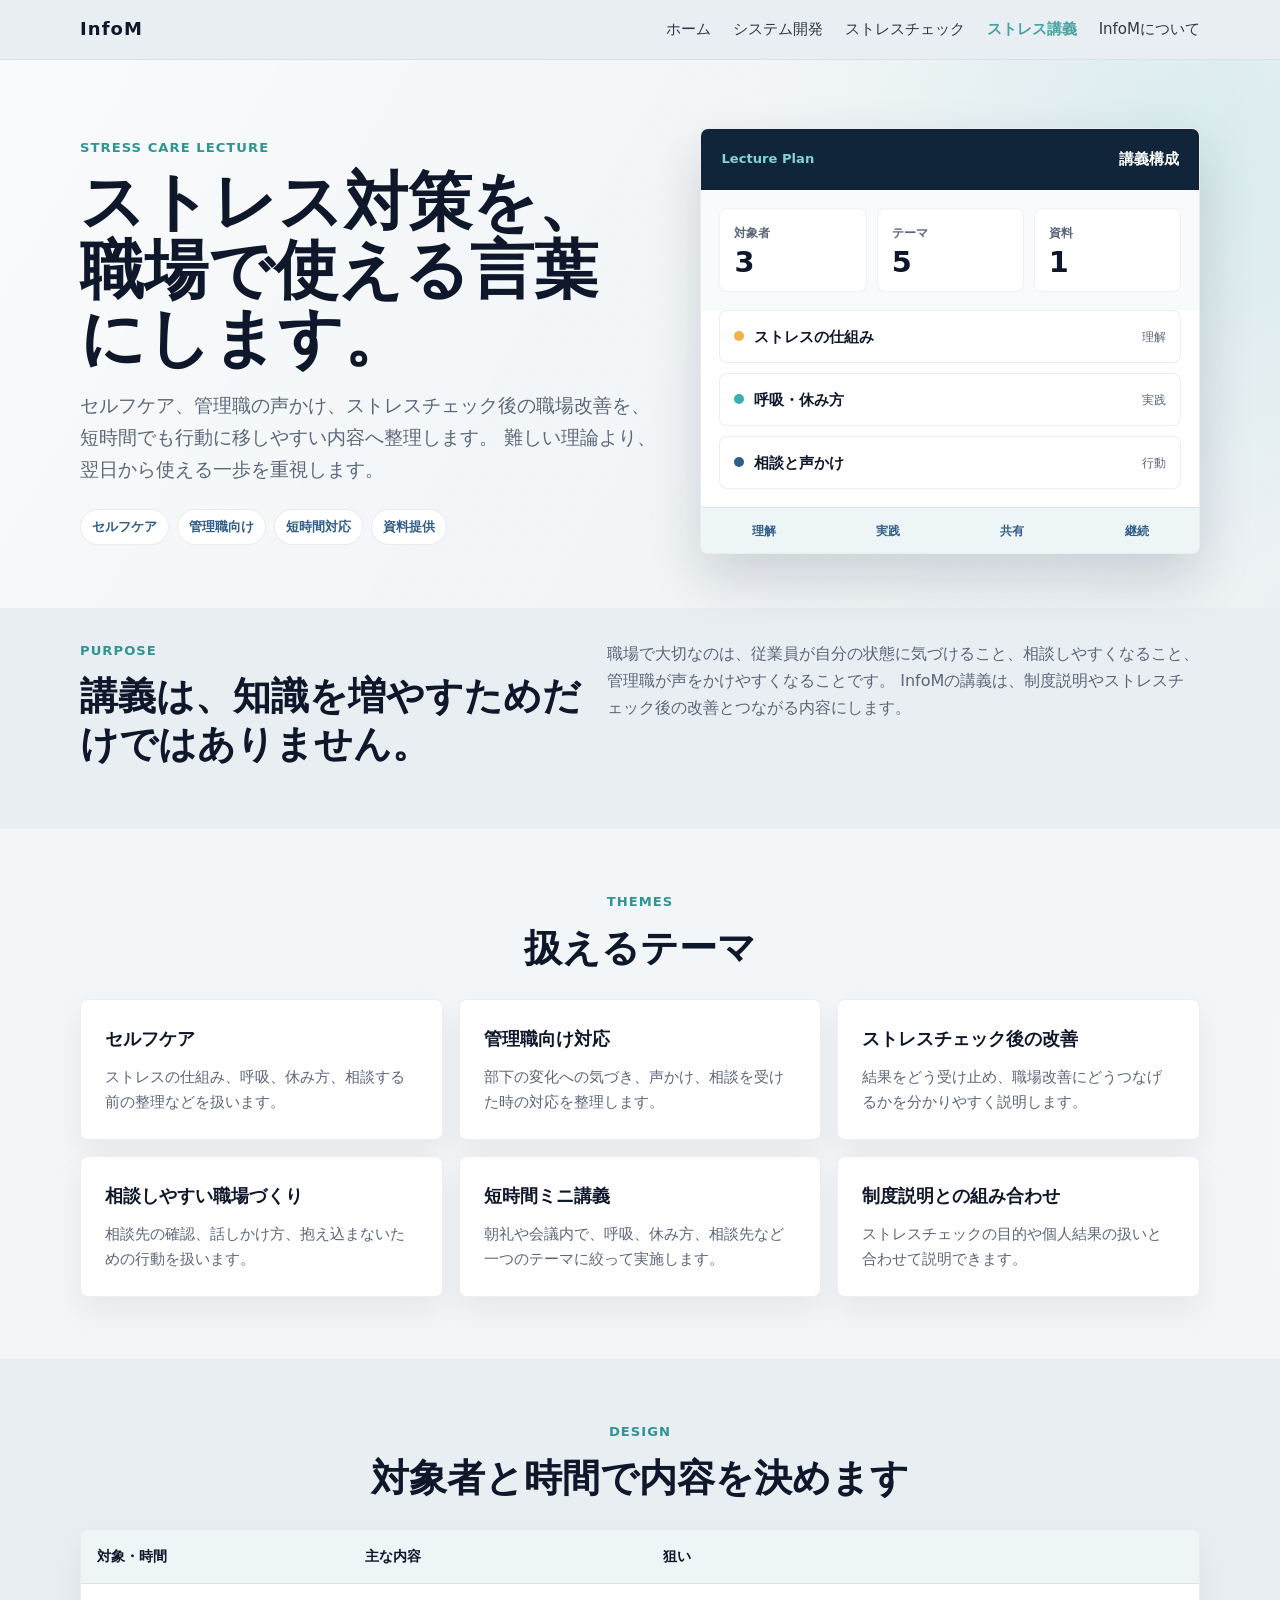
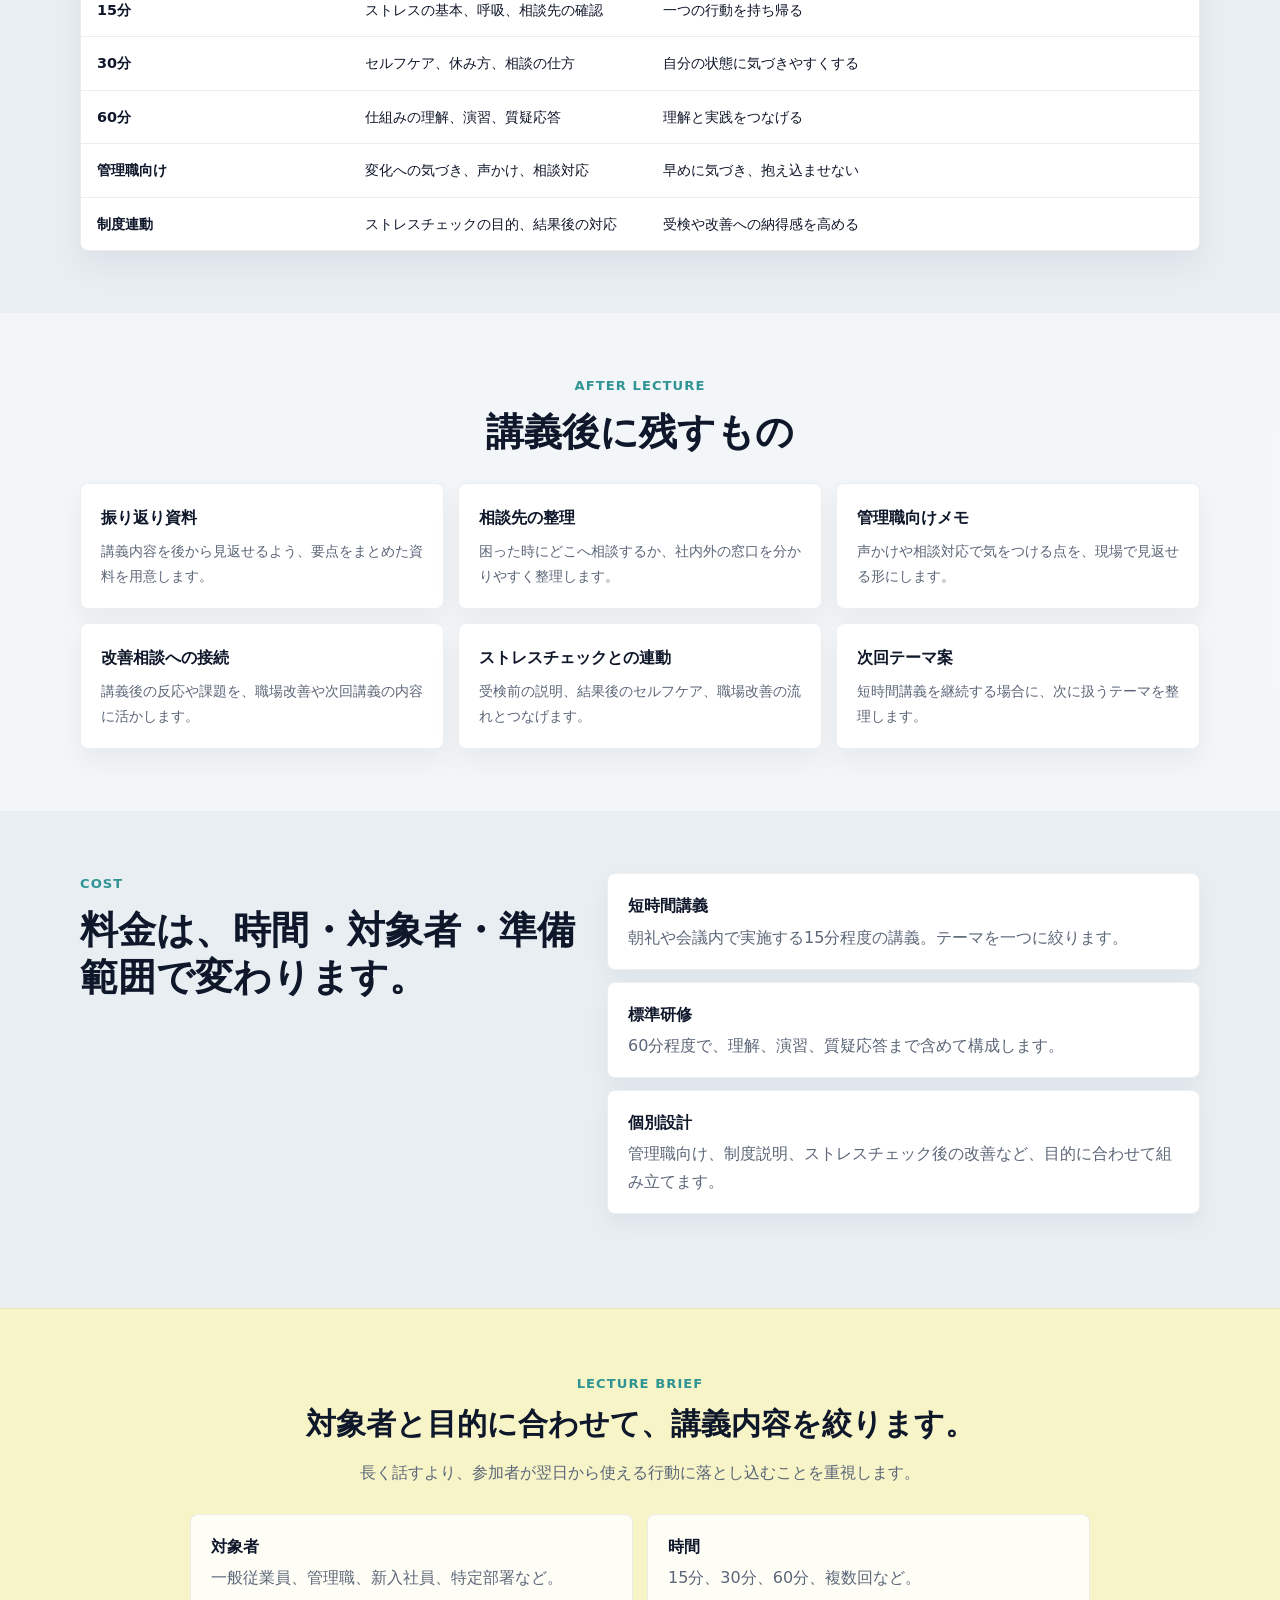
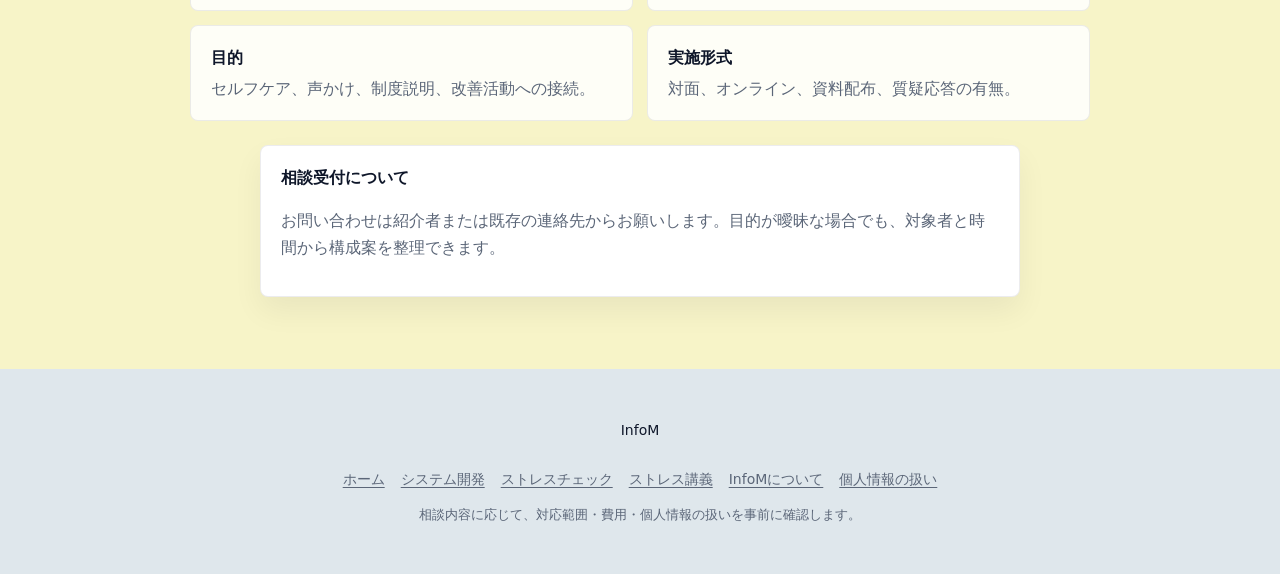
==== commit 4cd98f86: "Add trust and privacy pages" ====
--- a/lecture.html
+++ b/lecture.html
@@ -15,6 +15,7 @@
         <a href="system-development.html">システム開発</a>
         <a href="stress-check.html">ストレスチェック</a>
         <a href="lecture.html" aria-current="page">ストレス講義</a>
+        <a href="about.html">InfoMについて</a>
       </nav>
       <button type="button" class="menu-toggle" aria-expanded="false" aria-controls="mobile-nav">メニュー</button>
     </div>
@@ -23,6 +24,7 @@
       <a href="system-development.html">システム開発</a>
       <a href="stress-check.html">ストレスチェック</a>
       <a href="lecture.html" aria-current="page">ストレス講義</a>
+      <a href="about.html">InfoMについて</a>
     </div>
   </header>
 
@@ -189,17 +191,21 @@
       </div>
     </section>
 
-    <section class="cta-band" id="contact">
-      <div class="container">
-        <h2 class="cta-title">講義内容を相談する</h2>
-        <p class="cta-lead">対象者、時間、目的が分かれば、必要な内容に絞って提案できます。</p>
-        <form class="contact-form" action="#" method="get" onsubmit="return false;">
-          <label><span class="lbl">会社名</span><input type="text" placeholder="例）株式会社インフォム" /></label>
-          <label><span class="lbl">メールアドレス</span><input type="email" placeholder="name@example.com" /></label>
-          <label class="full"><span class="lbl">ご相談内容</span><textarea rows="4" placeholder="対象者、希望時間、実施形式、扱いたいテーマをご記入ください"></textarea></label>
-          <button type="submit" class="btn btn-primary btn-lg">送信する</button>
-        </form>
-        <p class="form-note">※現在はサンプル表示です。実運用時は送信先とプライバシー方針を設定します。</p>
+    <section class="cta-band">
+      <div class="container cta-simple">
+        <p class="lp-kicker centered">Lecture Brief</p>
+        <h2 class="cta-title">対象者と目的に合わせて、講義内容を絞ります。</h2>
+        <p class="cta-lead">長く話すより、参加者が翌日から使える行動に落とし込むことを重視します。</p>
+        <div class="cta-checks">
+          <div><strong>対象者</strong><span>一般従業員、管理職、新入社員、特定部署など。</span></div>
+          <div><strong>時間</strong><span>15分、30分、60分、複数回など。</span></div>
+          <div><strong>目的</strong><span>セルフケア、声かけ、制度説明、改善活動への接続。</span></div>
+          <div><strong>実施形式</strong><span>対面、オンライン、資料配布、質疑応答の有無。</span></div>
+        </div>
+        <div class="notice-panel">
+          <strong>相談受付について</strong>
+          <p>お問い合わせは紹介者または既存の連絡先からお願いします。目的が曖昧な場合でも、対象者と時間から構成案を整理できます。</p>
+        </div>
       </div>
     </section>
   </main>
@@ -207,12 +213,15 @@
   <footer class="site-footer">
     <div class="container footer-inner">
       <p class="footer-brand">InfoM</p>
-      <nav aria-label="フッターメニュー">
+      <nav class="footer-nav" aria-label="フッターメニュー">
         <a href="index.html">ホーム</a>
         <a href="system-development.html">システム開発</a>
         <a href="stress-check.html">ストレスチェック</a>
         <a href="lecture.html">ストレス講義</a>
+        <a href="about.html">InfoMについて</a>
+        <a href="privacy.html">個人情報の扱い</a>
       </nav>
+      <p class="copyright">相談内容に応じて、対応範囲・費用・個人情報の扱いを事前に確認します。</p>
     </div>
   </footer>
   <script>
--- a/styles.css
+++ b/styles.css
@@ -2612,3 +2612,137 @@
   margin: 10px 0 0;
   color: var(--muted);
 }
+
+.trust-panel-grid,
+.info-grid,
+.cta-checks {
+  display: grid;
+  gap: 14px;
+}
+
+@media (min-width: 780px) {
+  .trust-panel-grid {
+    grid-template-columns: repeat(3, minmax(0, 1fr));
+  }
+
+  .info-grid,
+  .cta-checks {
+    grid-template-columns: repeat(2, minmax(0, 1fr));
+  }
+}
+
+.trust-panel,
+.info-grid div,
+.notice-panel,
+.profile-card {
+  border-radius: 8px;
+  background: #fff;
+  border: 1px solid rgba(15, 23, 42, 0.08);
+  box-shadow: 0 14px 30px rgba(15, 23, 42, 0.06);
+}
+
+.trust-panel {
+  padding: 22px;
+}
+
+.trust-panel span {
+  display: inline-flex;
+  margin-bottom: 14px;
+  color: var(--teal-dark);
+  font-weight: 900;
+}
+
+.trust-panel h3,
+.profile-card h2 {
+  margin: 0 0 8px;
+}
+
+.trust-panel p,
+.profile-card p {
+  margin: 0;
+  color: var(--muted);
+}
+
+.info-grid div {
+  padding: 18px 20px;
+}
+
+.info-grid strong,
+.cta-checks strong,
+.notice-panel strong {
+  display: block;
+  margin-bottom: 4px;
+}
+
+.info-grid span,
+.cta-checks span,
+.notice-panel p {
+  display: block;
+  color: var(--muted);
+}
+
+.link-panel {
+  display: flex;
+  flex-wrap: wrap;
+  justify-content: center;
+  gap: 10px;
+  margin-top: 22px;
+}
+
+.link-panel a {
+  display: inline-flex;
+  align-items: center;
+  min-height: 42px;
+  padding: 8px 14px;
+  border-radius: 999px;
+  background: #fff;
+  border: 1px solid rgba(15, 23, 42, 0.12);
+  color: var(--teal-dark);
+  font-weight: 800;
+}
+
+.cta-simple {
+  max-width: 900px;
+}
+
+.cta-checks {
+  margin-top: 24px;
+}
+
+.cta-checks div {
+  padding: 18px 20px;
+  border-radius: 8px;
+  background: rgba(255, 255, 255, 0.86);
+  border: 1px solid rgba(15, 23, 42, 0.08);
+}
+
+.notice-panel {
+  max-width: 760px;
+  margin: 24px auto 0;
+  padding: 18px 20px;
+  text-align: left;
+}
+
+.notice-panel a {
+  color: var(--teal-dark);
+  font-weight: 800;
+  text-decoration: underline;
+  text-underline-offset: 3px;
+}
+
+.profile-card {
+  padding: 26px;
+}
+
+.profile-card > span {
+  display: block;
+  margin-bottom: 8px;
+  color: var(--teal-dark);
+  font-weight: 900;
+}
+
+.profile-card ul {
+  margin: 14px 0 0;
+  padding-left: 1.2em;
+  color: var(--muted);
+}
